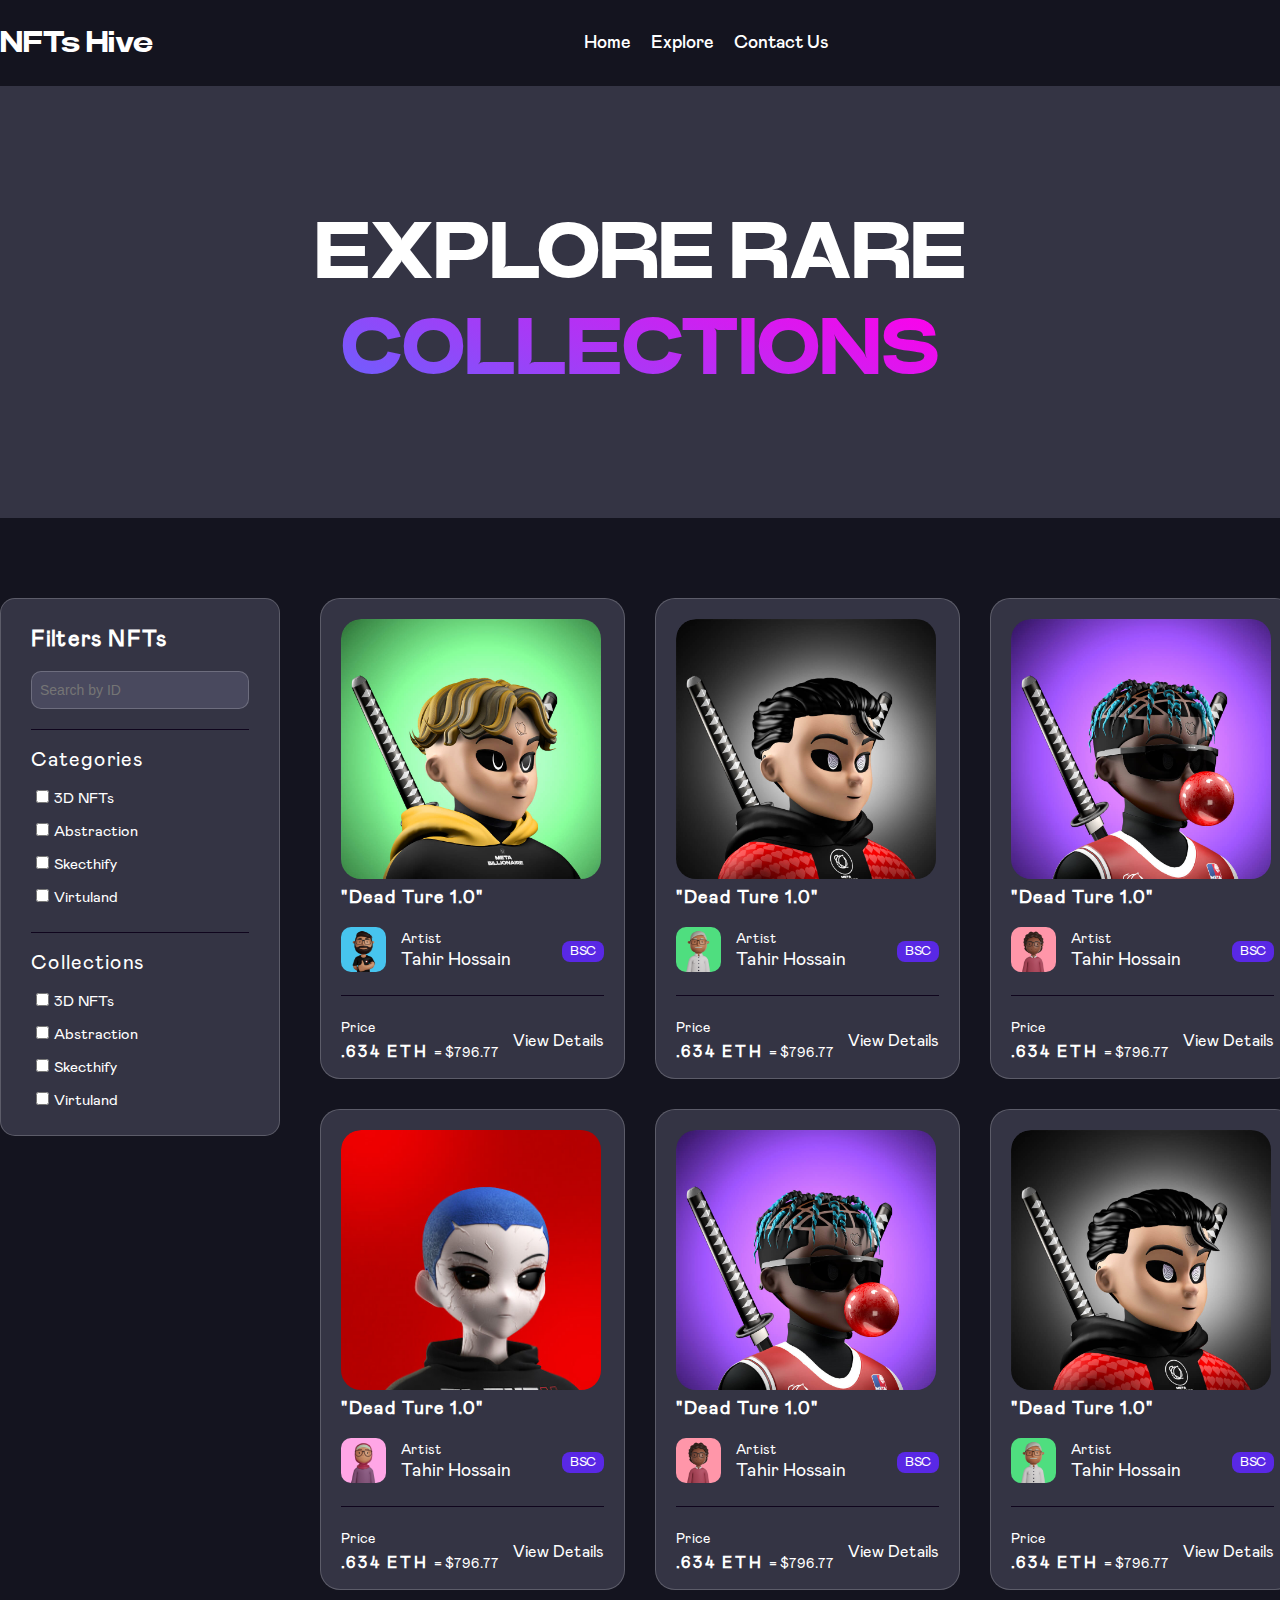
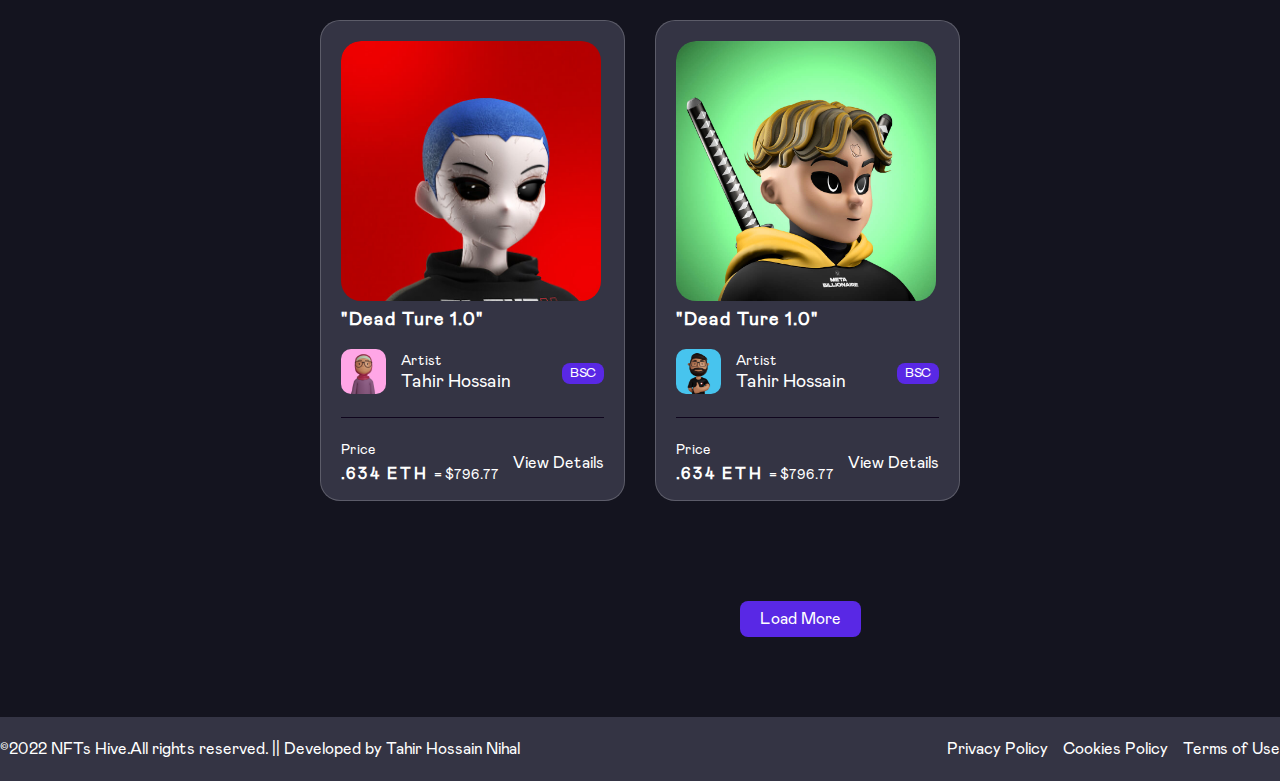
==== public/explore.html @ 58efd08d "first commit" ====
<!DOCTYPE html>
<html lang="en">
  <head>
    <meta charset="UTF-8" />
    <meta http-equiv="X-UA-Compatible" content="IE=edge" />
    <meta name="viewport" content="width=device-width, initial-scale=1.0" />
    <title>NFTs Web</title>
    <link
      rel="stylesheet"
      href="https://cdnjs.cloudflare.com/ajax/libs/font-awesome/6.2.1/css/all.min.css"
      integrity="sha512-MV7K8+y+gLIBoVD59lQIYicR65iaqukzvf/nwasF0nqhPay5w/9lJmVM2hMDcnK1OnMGCdVK+iQrJ7lzPJQd1w=="
      crossorigin="anonymous"
      referrerpolicy="no-referrer"
    />
    <link rel="stylesheet" href="../assets/CSS/style.css" />
    <link rel="stylesheet" href="../assets/CSS/explore.css" />
  </head>
  <body>
    <!-- Header Section -->
    <section class="header-sec">
      <div class="container">
        <div class="header-wrapper">
          <div>
            <a href="./index.html"
              ><h2 style="font-size: 30px">NFTs Hive</h2></a
            >
            <!-- <img src="../assets/images/nerko-dark.svg" alt="" /> -->
          </div>
          <div>
            <ul class="main-menu">
              <li><a href="./index.html">Home</a></li>
              <li><a href="./explore.html">Explore</a></li>
              <li><a href="./contact.html">Contact Us</a></li>
            </ul>
          </div>
          <div>
            <ul class="social-menu">
              <li>
                <a href="#"><i class="fab fa-facebook-f"></i></a>
              </li>
              <li>
                <a href="#"><i class="fab fa-twitter"></i></a>
              </li>
            </ul>
          </div>
        </div>
      </div>
    </section>
    <!-- Header Section -->

    <!-- Page Header -->
    <section class="page-header">
      <div>
        <h1 class="sec-title">
          Explore rare <br />
          <span class="gradiant">collections</span>
        </h1>
      </div>
    </section>
    <!-- Page Header -->

    <!-- Explore Section -->
    <section class="explore-section">
      <div class="explore-wrapper container d-flex">
        <!-- Sidebar -->
        <div class="explore-sidebar-wrapper">
          <div class="explore-sidebar">
            <h3>Filters NFTs</h3>
            <form action="#" class="filter-form">
              <div class="search-filter">
                <input type="text" placeholder="Search by ID" />
              </div>
              <div class="hr"></div>
              <div class="collections-filter">
                <h4 class="filter-title">Categories</h4>
                <input type="checkbox" name="" id="" />3D NFTs<br />
                <input type="checkbox" name="" id="" />Abstraction<br />
                <input type="checkbox" name="" id="" />Skecthify<br />
                <input type="checkbox" name="" id="" />Virtuland
              </div>
              <div class="hr"></div>
              <div class="collections-filter">
                <h4 class="filter-title">Collections</h4>
                <input type="checkbox" name="" id="" />3D NFTs<br />
                <input type="checkbox" name="" id="" />Abstraction<br />
                <input type="checkbox" name="" id="" />Skecthify<br />
                <input type="checkbox" name="" id="" />Virtuland
              </div>
            </form>
          </div>
        </div>
        <!-- Sidebar -->
        <!-- Collections Section -->
        <div class="explore-sec">
          <div class="explore-collection-sec">
            <div>
              <div class="items-wrapper">
                <!-- Items -->
                <div class="items">
                  <div class="items-img">
                    <a href="#">
                      <img src="../assets/images/14.jpg" alt="" />
                    </a>
                  </div>
                  <a href="#"><h3 class="item-title">"Dead Ture 1.0"</h3></a>
                  <div class="author-details-wrapper d-flex">
                    <div class="author-details d-flex">
                      <div class="author-avatar">
                        <img src="../assets/images/01.png" alt="" />
                      </div>
                      <div>
                        <p class="author-role">Artist</p>
                        <h4 class="author-name">Tahir Hossain</h4>
                      </div>
                    </div>
                    <div>
                      <button class="cmn-tag">BSC</button>
                    </div>
                  </div>
                  <div class="hr"></div>
                  <div class="items-price-wrapper d-flex">
                    <div>
                      <p class="price-text">Price</p>
                      <p class="price">
                        <span class="eth-price">.634 ETH </span>= $796.77
                      </p>
                    </div>
                    <div>
                      <button class="cmn-btn2">View Details</button>
                    </div>
                  </div>
                </div>
                <!-- Items -->

                <!-- Items -->
                <div class="items">
                  <div class="items-img">
                    <a href="#">
                      <img src="../assets/images/12.jpg" alt="" />
                    </a>
                  </div>
                  <a href="#"><h3 class="item-title">"Dead Ture 1.0"</h3></a>
                  <div class="author-details-wrapper d-flex">
                    <div class="author-details d-flex">
                      <div class="author-avatar">
                        <img src="../assets/images/02.png" alt="" />
                      </div>
                      <div>
                        <p class="author-role">Artist</p>
                        <h4 class="author-name">Tahir Hossain</h4>
                      </div>
                    </div>
                    <div>
                      <button class="cmn-tag">BSC</button>
                    </div>
                  </div>
                  <div class="hr"></div>
                  <div class="items-price-wrapper d-flex">
                    <div>
                      <p class="price-text">Price</p>
                      <p class="price">
                        <span class="eth-price">.634 ETH </span>= $796.77
                      </p>
                    </div>
                    <div>
                      <button class="cmn-btn2">View Details</button>
                    </div>
                  </div>
                </div>
                <!-- Items -->

                <!-- Items -->
                <div class="items">
                  <div class="items-img">
                    <a href="#">
                      <img src="../assets/images/11.jpg" alt="" />
                    </a>
                  </div>
                  <a href="#"><h3 class="item-title">"Dead Ture 1.0"</h3></a>
                  <div class="author-details-wrapper d-flex">
                    <div class="author-details d-flex">
                      <div class="author-avatar">
                        <img src="../assets/images/03.png" alt="" />
                      </div>
                      <div>
                        <p class="author-role">Artist</p>
                        <h4 class="author-name">Tahir Hossain</h4>
                      </div>
                    </div>
                    <div>
                      <button class="cmn-tag">BSC</button>
                    </div>
                  </div>
                  <div class="hr"></div>
                  <div class="items-price-wrapper d-flex">
                    <div>
                      <p class="price-text">Price</p>
                      <p class="price">
                        <span class="eth-price">.634 ETH </span>= $796.77
                      </p>
                    </div>
                    <div>
                      <button class="cmn-btn2">View Details</button>
                    </div>
                  </div>
                </div>
                <!-- Items -->

                <!-- Items -->
                <div class="items">
                  <div class="items-img">
                    <a href="#">
                      <img src="../assets/images/15.jpg" alt="" />
                    </a>
                  </div>
                  <a href="#"><h3 class="item-title">"Dead Ture 1.0"</h3></a>
                  <div class="author-details-wrapper d-flex">
                    <div class="author-details d-flex">
                      <div class="author-avatar">
                        <img src="../assets/images/04.png" alt="" />
                      </div>
                      <div>
                        <p class="author-role">Artist</p>
                        <h4 class="author-name">Tahir Hossain</h4>
                      </div>
                    </div>
                    <div>
                      <button class="cmn-tag">BSC</button>
                    </div>
                  </div>
                  <div class="hr"></div>
                  <div class="items-price-wrapper d-flex">
                    <div>
                      <p class="price-text">Price</p>
                      <p class="price">
                        <span class="eth-price">.634 ETH </span>= $796.77
                      </p>
                    </div>
                    <div>
                      <button class="cmn-btn2">View Details</button>
                    </div>
                  </div>
                </div>
                <!-- Items -->

                <!-- Items -->
                <div class="items">
                  <div class="items-img">
                    <a href="#">
                      <img src="../assets/images/11.jpg" alt="" />
                    </a>
                  </div>
                  <a href="#"><h3 class="item-title">"Dead Ture 1.0"</h3></a>
                  <div class="author-details-wrapper d-flex">
                    <div class="author-details d-flex">
                      <div class="author-avatar">
                        <img src="../assets/images/03.png" alt="" />
                      </div>
                      <div>
                        <p class="author-role">Artist</p>
                        <h4 class="author-name">Tahir Hossain</h4>
                      </div>
                    </div>
                    <div>
                      <button class="cmn-tag">BSC</button>
                    </div>
                  </div>
                  <div class="hr"></div>
                  <div class="items-price-wrapper d-flex">
                    <div>
                      <p class="price-text">Price</p>
                      <p class="price">
                        <span class="eth-price">.634 ETH </span>= $796.77
                      </p>
                    </div>
                    <div>
                      <button class="cmn-btn2">View Details</button>
                    </div>
                  </div>
                </div>
                <!-- Items -->

                <!-- Items -->
                <div class="items">
                  <div class="items-img">
                    <a href="#">
                      <img src="../assets/images/12.jpg" alt="" />
                    </a>
                  </div>
                  <a href="#"><h3 class="item-title">"Dead Ture 1.0"</h3></a>
                  <div class="author-details-wrapper d-flex">
                    <div class="author-details d-flex">
                      <div class="author-avatar">
                        <img src="../assets/images/02.png" alt="" />
                      </div>
                      <div>
                        <p class="author-role">Artist</p>
                        <h4 class="author-name">Tahir Hossain</h4>
                      </div>
                    </div>
                    <div>
                      <button class="cmn-tag">BSC</button>
                    </div>
                  </div>
                  <div class="hr"></div>
                  <div class="items-price-wrapper d-flex">
                    <div>
                      <p class="price-text">Price</p>
                      <p class="price">
                        <span class="eth-price">.634 ETH </span>= $796.77
                      </p>
                    </div>
                    <div>
                      <button class="cmn-btn2">View Details</button>
                    </div>
                  </div>
                </div>
                <!-- Items -->

                <!-- Items -->
                <div class="items">
                  <div class="items-img">
                    <a href="#">
                      <img src="../assets/images/15.jpg" alt="" />
                    </a>
                  </div>
                  <a href="#"><h3 class="item-title">"Dead Ture 1.0"</h3></a>
                  <div class="author-details-wrapper d-flex">
                    <div class="author-details d-flex">
                      <div class="author-avatar">
                        <img src="../assets/images/04.png" alt="" />
                      </div>
                      <div>
                        <p class="author-role">Artist</p>
                        <h4 class="author-name">Tahir Hossain</h4>
                      </div>
                    </div>
                    <div>
                      <button class="cmn-tag">BSC</button>
                    </div>
                  </div>
                  <div class="hr"></div>
                  <div class="items-price-wrapper d-flex">
                    <div>
                      <p class="price-text">Price</p>
                      <p class="price">
                        <span class="eth-price">.634 ETH </span>= $796.77
                      </p>
                    </div>
                    <div>
                      <button class="cmn-btn2">View Details</button>
                    </div>
                  </div>
                </div>
                <!-- Items -->

                <!-- Items -->
                <div class="items">
                  <div class="items-img">
                    <a href="#">
                      <img src="../assets/images/14.jpg" alt="" />
                    </a>
                  </div>
                  <a href="#"><h3 class="item-title">"Dead Ture 1.0"</h3></a>
                  <div class="author-details-wrapper d-flex">
                    <div class="author-details d-flex">
                      <div class="author-avatar">
                        <img src="../assets/images/01.png" alt="" />
                      </div>
                      <div>
                        <p class="author-role">Artist</p>
                        <h4 class="author-name">Tahir Hossain</h4>
                      </div>
                    </div>
                    <div>
                      <button class="cmn-tag">BSC</button>
                    </div>
                  </div>
                  <div class="hr"></div>
                  <div class="items-price-wrapper d-flex">
                    <div>
                      <p class="price-text">Price</p>
                      <p class="price">
                        <span class="eth-price">.634 ETH </span>= $796.77
                      </p>
                    </div>
                    <div>
                      <button class="cmn-btn2">View Details</button>
                    </div>
                  </div>
                </div>
                <!-- Items -->
              </div>
              <div class="btn-div">
                <button class="cmn-btn">Load More</button>
              </div>
            </div>
          </div>
        </div>
        <!-- Collections Section -->
      </div>
    </section>

    <!-- Explore Section -->
    <!-- Footer Section -->
    <section class="footer-section">
      <div class="container">
        <div class="footer-wraper d-flex">
          <div class="footer-left">
            <p>
              &copy2022 NFTs Hive.All rights reserved. ||
              <a href="https://www.devtahir.online/" target="_blank"
                >Developed by Tahir Hossain Nihal</a
              >
            </p>
          </div>
          <div class="footer-right">
            <div class="footer-menu">
              <ul class="">
                <li><a href="#">Privacy Policy</a></li>
                <li><a href="#">Cookies Policy</a></li>
                <li><a href="#">Terms of Use</a></li>
              </ul>
            </div>
          </div>
        </div>
      </div>
    </section>
    <!-- Footer Section -->
  </body>
</html>
---- assets/CSS/style.css ----
@font-face {
  font-family: PowerGrotesk;
  src: url("../Fonts/PowerGrotesk-UltraBold.ttf");
}
@font-face {
  font-family: PowerGroteskReg;
  src: url("../Fonts/PowerGrotesk-Regular.ttf");
}
@font-face {
  font-family: MabryPro;
  src: url("../Fonts/Mabry\ Pro\ Medium.otf");
}
@font-face {
  font-family: MabryProReg;
  src: url("../Fonts/MabryPro-Regular.ttf");
}
body {
  /* background-color: #0f051d; */
  background-color: #14141f;
  /* background-image: url('../images/hero-image.jpg'), linear-gradient(25deg, #0f051d, #0f050f); */
  overflow-x: hidden;
  color: #fff;
  font-family: MabryProReg;
}
* {
  margin: 0px;
  padding: 0px;
  box-sizing: border-box;
}
h1,
h2 {
  font-family: PowerGrotesk;
}

p,
h3,
h4,
h5,
h6 {
  font-family: MabryProReg;
}
p {
  font-size: 16px;
  font-weight: 400;
  line-height: 24px;
}
a {
  text-decoration: none;
  color: inherit;
}
input:focus {
  outline: none;
}
li {
  list-style: none;
}
ul {
  margin-bottom: 0px;
}
.container {
  max-width: 1280px;
  margin: 0 auto;
}
.d-flex {
  display: flex;
}
.justify-center {
  justify-content: center;
}
.items-center {
  align-items: center;
}
.w-25 {
  width: 25%;
}
.w-50 {
  width: 50%;
}
.w-75 {
  width: 75%;
}
.w-100 {
  width: 100%;
}
.mb {
  margin-bottom: 20px;
}
.cmn-btn2 {
  border: none;
  background: transparent;
  color: #fff;
  font-family: MabryProReg;
  border-radius: 8px;
  font-size: 16px;
  cursor: pointer;
  display: inline-block;
  transition: 0.4s ease-in-out;
}
.cmn-btn2:hover {
  background: transparent;
  color: #5928e5;
}
.cmn-btn {
  border: none;
  padding: 10px 20px;
  background: #5928e5;
  color: #fff;
  font-family: MabryProReg;
  border-radius: 8px;
  font-size: 16px;
  cursor: pointer;
  display: inline-block;
  transition: 0.4s ease-in-out;
}
.cmn-btn:hover {
  /* background: linear-gradient(25deg, #6b61fe, #ff00ea); */
  background: #4919ce;
}
.cmn-tag {
  border: none;
  padding: 4px 8px;
  background: #5928e5;
  color: #fff;
  font-family: MabryProReg;
  border-radius: 8px;
  font-size: 13px;
  cursor: pointer;
  transition: 0.4s;
}
.d-block{
  display: block;
}
.d-none{
  display: none;
}
/* Header Section Style */
.header-sec {
  color: #fff;
  padding: 25px 0;
  /* background: rgba(255, 255, 255, 0.1);
  backdrop-filter: blur(4px);
  -webkit-backdrop-filter: blur(4px);
  border-radius: 10px;
  border-bottom: 1px solid rgba(131, 131, 131, 0.25); */
}
.header-wrapper {
  display: flex;
  flex-wrap: wrap;
  justify-content: space-between;
  align-items: center;
}
.main-menu {
  display: flex;
  flex-wrap: wrap;
  gap: 20px;
}
.main-menu li {
}
.main-menu li a {
  display: inline-block;
  font-size: 18px;
  font-weight: 500;
  font-family: MabryPro;
  transition: 0.4s ease-in-out;
}
.main-menu li a:hover {
  transform: translateY(-6px);
  color: rgb(188, 185, 185);
}
.social-menu {
  display: flex;
  flex-wrap: wrap;
  gap: 20px;
}
.social-menu li {
}
.social-menu li a i {
  font-size: 20px;
  transition: 0.4s ease-in-out;
}
.social-menu li a i:hover {
  color: rgb(188, 185, 185);
  transform: translateY(-6px);
}

/*  */
#hero-section {
  padding: 80px 0;
}
#hero-section {
  /* background: linear-gradient(25deg, #0f051d, #0f051d); */
}

.hero-images {
  display: flex;
  flex-wrap: wrap;
  gap: 30px;
  align-items: center;
  justify-content: center;
}
.hero-div-1 {
  display: flex;
  flex-wrap: wrap;
  gap: 30px;
  width: auto;
}
.hero-div-2 {
  width: auto;
}
.hero-div-3 {
  display: flex;
  flex-wrap: wrap;
  gap: 30px;
  width: auto;
}
.hero-sec-wrapper {
  position: relative;
}
.hero-images img {
  background: #343444;
  padding: 8px;
  border-radius: 30px;
  /* border: 1px solid rgba(255, 255, 255, 0.15); */
}
.div-1-left img {
  width: 158px;
  height: 210px;
  object-fit: cover;
}
.div-1-right img {
  width: 158px;
  height: 158px;
  object-fit: cover;
  margin-bottom: 30px;
}
.div-3-left img {
  width: 158px;
  height: 210px;
  object-fit: cover;
}
.div-3-right img {
  width: 158px;
  height: 158px;
  object-fit: cover;
  margin-bottom: 30px;
}
.hero-div-2 img {
  width: 379px;
  height: 560px;
  object-fit: cover;
}
.hero-title {
  font-size: 96px;
  font-weight: 700;
  text-align: center;
  color: #fff;
  text-transform: uppercase;
  margin-bottom: 50px;
}
.sec-title {
  font-size: 80px;
  font-weight: 700;
  text-align: center;
  color: #fff;
  text-transform: uppercase;
  margin-bottom: 90px;
}
.gradiant {
  background: rgb(131, 58, 180);
  /* background: linear-gradient(25deg, #2600fc, #ff00ea); */
  background: linear-gradient(25deg, #6b61fe, #ff00ea);
  -webkit-background-clip: text;
  -webkit-text-fill-color: transparent;
}
.floating-images-wrapper {
  width: 80%;
  height: auto;
  display: flex;
  flex-wrap: wrap;
  justify-content: space-between;
  margin: 0 auto;
}
.floating-images-wrapper img {
  width: 35px;
  height: auto;
}
.floating-images-left .floating-img1 {
  position: absolute;
  top: 20px;
  left: 80px;
  animation: float 6s ease-in-out infinite;
}
.floating-images-left .floating-img2 {
  position: absolute;
  top: 340px;
  left: 150px;
  width: 45px;
  animation: float 6s ease-in-out infinite;
}
.floating-images-right .floating-img3 {
  position: absolute;
  top: 20px;
  right: 80px;
  animation: float 6s ease-in-out infinite;
}
.floating-images-right .floating-img4 {
  position: absolute;
  top: 330px;
  right: 150px;
  width: 45px;
  animation: float 6s ease-in-out infinite;
}
@keyframes float {
  0% {
    transform: translatey(0px);
  }
  50% {
    transform: translatey(-30px);
  }
  100% {
    transform: translatey(0px);
  }
}

/* Wallet Section Style */
.wallet-sec {
  padding: 50px 0;
}
.wallet-menu {
  display: flex;
  flex-wrap: wrap;
  align-items: center;
  justify-content: center;
  gap: 60px;
}
.wallet-menu li svg {
  width: 140px;
  height: auto;
}
.divider {
  text-align: center;
  padding: 70px 0;
}
.divider svg {
  width: 265px;
  height: auto;
}

/* Collections Section Style */
.collection-sec {
  padding: 80px 0;
}
.items-wrapper {
  display: grid;
  grid-template-columns: repeat(4, 305px);
  grid-gap: 30px;
}
.items {
  background: #343444;
  border-radius: 20px;
  color: #fff;
  padding: 20px 20px 13px 20px;
  border: 1px solid rgba(255, 255, 255, 0.2);
  transition: transform 0.4s ease-in-out;
}
.items:hover {
  transform: translatey(-10px);
}
.items:hover .items-img img {
  transform: scale(1.05);
}
.items .items-img {
  width: 260px;
  height: 260px;
  object-fit: cover;
  overflow: hidden;
  border-radius: 20px;
}
.items .items-img img {
  width: 290px;
  height: 290px;
  object-fit: cover;
  overflow: hidden;
  border-radius: 20px;
  transition: transform 0.4s ease-in-out;
}
.item-title {
  font-size: 18px;
  font-weight: 600;
  letter-spacing: 1px;
  margin: 10px 0;
  transition: 0.4s;
  text-shadow: none;
}
.item-title:hover {
  color: #5928e5;
}
.author-details-wrapper {
  justify-content: space-between;
  align-items: center;
  margin: 20px 0;
}
.author-details-wrapper .author-details {
  gap: 15px;
}
.author-details-wrapper .author-details .author-avatar img {
  width: 45px;
  height: 45px;
  object-fit: cover;
  border-radius: 10px;
}
.author-details-wrapper .author-details .author-role {
  font-size: 14px;
  font-family: MabryProReg;
  font-weight: 300;
}
.author-details-wrapper .author-details .author-name {
  font-size: 18px;
  font-weight: 500;
}
.items-price-wrapper {
  justify-content: space-between;
  align-items: center;
}
.items-price-wrapper .price-text {
  font-size: 14px;
  font-family: MabryProReg;
  font-weight: 300;
}
.items-price-wrapper .price {
  font-size: 14px;
  font-family: MabryProReg;
  font-weight: 300;
}
.items-price-wrapper .price .eth-price {
  text-transform: uppercase;
  letter-spacing: 2px;
  font-weight: 600;
  font-size: 16px;
}
.items .hr {
  height: 1px;
  width: 100%;
  background: #0f051d;
  margin: 20px 0;
}
.btn-div {
  margin-top: 100px;
  text-align: center;
}

/* Team Member Section Styele */
.team-member-sec {
  padding: 80px 0;
}
.team-member-wrapper {
  display: grid;
  grid-template-columns: repeat(4, 270px);
  grid-gap: 50px;
  justify-content: center;
  margin-top: 130px;
}
.team-member {
  background: #343444;
  text-align: center;
  padding: 15px;
  border-radius: 20px;
  border: 1px solid rgba(255, 255, 255, 0.2);
}
.team-member:nth-child(even) {
  transform: translateY(-30px);
}
.team-member img {
  width: 100%;
  height: auto;
  object-fit: cover;
  border-radius: 20px;
}
.member-content {
  color: #fff;
}
.member-content .member-name {
  font-size: 20px;
  margin-top: 20px;
}
.member-content .member-role {
  font-size: 14px;
  font-family: MabryProReg;
  font-weight: 300;
}
.team-member-social {
  gap: 20px;
  margin-top: 20px;
}
.team-member-social li {
}
.team-member-social li a i {
  font-size: 18px;
  transition: 0.4s ease-in-out;
}
.team-member-social li a i:hover {
  color: rgb(188, 185, 185);
  transform: translatey(-6px);
}

/* Page Header */
.page-header {
  padding: 120px 0;
  background: #343444;
}
.page-header .sec-title {
  margin-bottom: 0;
}
/* Footer Section */
.footer-section {
  /* position: relative;
  bottom: 0; */
  background: #343444;
  padding: 20px 0;
}
.footer-wraper {
  justify-content: space-between;
  align-items: center;
}
.footer-wraper .footer-left {
}
.footer-wraper .footer-left p a {
  transition: 0.4s ease-in-out;
}
.footer-wraper .footer-left p a:hover {
  color: #4919ce;
  transform: translateY(-6px);
}
.footer-wraper .footer-right {
}
.footer-wraper .footer-right .footer-menu ul {
  display: flex;
  justify-content: space-around;
  align-items: center;
  gap: 15px;
}
.footer-wraper .footer-right .footer-menu li {
}
.footer-wraper .footer-right .footer-menu li a {
  display: inline-block;
  transition: 0.4s ease-in-out;
}
.footer-wraper .footer-right .footer-menu li a:hover {
  transform: translateY(-6px);
  color: rgb(188, 185, 185);
}
---- assets/CSS/explore.css ----
/* Collections Section Style */
.explore-collection-sec {
}
.items-wrapper {
  display: grid;
  grid-template-columns: repeat(3, 305px);
  grid-gap: 30px;
}
.items {
  background: #343444;
  border-radius: 20px;
  color: #fff;
  padding: 20px 20px 13px 20px;
  border: 1px solid rgba(255, 255, 255, 0.2);
  transition: transform 0.4s ease-in-out;
}
.items:hover {
  transform: translatey(-10px);
}
.items:hover .items-img img {
  transform: scale(1.05);
}
.items .items-img {
  width: 260px;
  height: 260px;
  object-fit: cover;
  overflow: hidden;
  border-radius: 20px;
}
.items .items-img img {
  width: 290px;
  height: 290px;
  object-fit: cover;
  overflow: hidden;
  border-radius: 20px;
  transition: transform 0.4s ease-in-out;
}
.item-title {
  font-size: 18px;
  font-weight: 600;
  letter-spacing: 1px;
  margin: 10px 0;
  transition: 0.4s;
  text-shadow: none;
}
.item-title:hover {
  color: #5928e5;
}
.author-details-wrapper {
  justify-content: space-between;
  align-items: center;
  margin: 20px 0;
}
.author-details-wrapper .author-details {
  gap: 15px;
}
.author-details-wrapper .author-details .author-avatar img {
  width: 45px;
  height: 45px;
  object-fit: cover;
  border-radius: 10px;
}
.author-details-wrapper .author-details .author-role {
  font-size: 14px;
  font-family: MabryProReg;
  font-weight: 300;
}
.author-details-wrapper .author-details .author-name {
  font-size: 18px;
  font-weight: 500;
}
.items-price-wrapper {
  justify-content: space-between;
  align-items: center;
}
.items-price-wrapper .price-text {
  font-size: 14px;
  font-family: MabryProReg;
  font-weight: 300;
}
.items-price-wrapper .price {
  font-size: 14px;
  font-family: MabryProReg;
  font-weight: 300;
}
.items-price-wrapper .price .eth-price {
  text-transform: uppercase;
  letter-spacing: 2px;
  font-weight: 600;
  font-size: 16px;
}
.hr {
  height: 1px;
  width: 100%;
  background: #0f051d;
  margin: 20px 0;
}
.btn-div {
  margin-top: 100px;
  text-align: center;
}

/* Explore Section */
.explore-section{
  padding: 80px 0;
}
.explore-wrapper{
    gap: 40px;
}
.explore-sidebar-wrapper{
    width: 25%;
}
.explore-sidebar-wrapper .explore-sidebar{
    background: #343444;
    padding: 20px 30px;
    border-radius: 15px;
    border: 1px solid rgba(255, 255, 255, 0.2);
}
.explore-sidebar-wrapper .explore-sidebar h3{
    font-size: 22px;
    font-weight: 600;
    letter-spacing: 1px;
    margin: 10px 0;
    text-shadow: none;
}
.search-by-id{}
.filter-title{
    font-size: 20px;
    letter-spacing: 1px;
    font-weight: 400;
    margin-bottom: 10px;

}
.filter-form{
    font-size: 15px;
    font-weight: 400;
}
.search-filter{
    background: #49495e;
    border: 1px solid rgba(255, 255, 255, 0.2);
    border-radius: 10px;
    margin: 20px 0;

}
.search-filter input{
    border: none;
    padding: 10px 8px;
    background: transparent;
    font-size: 14px;
    color: #fff;
}
.collections-filter input{
    margin: 10px 5px;
}
.explore-sec{
    width: 75%;
}
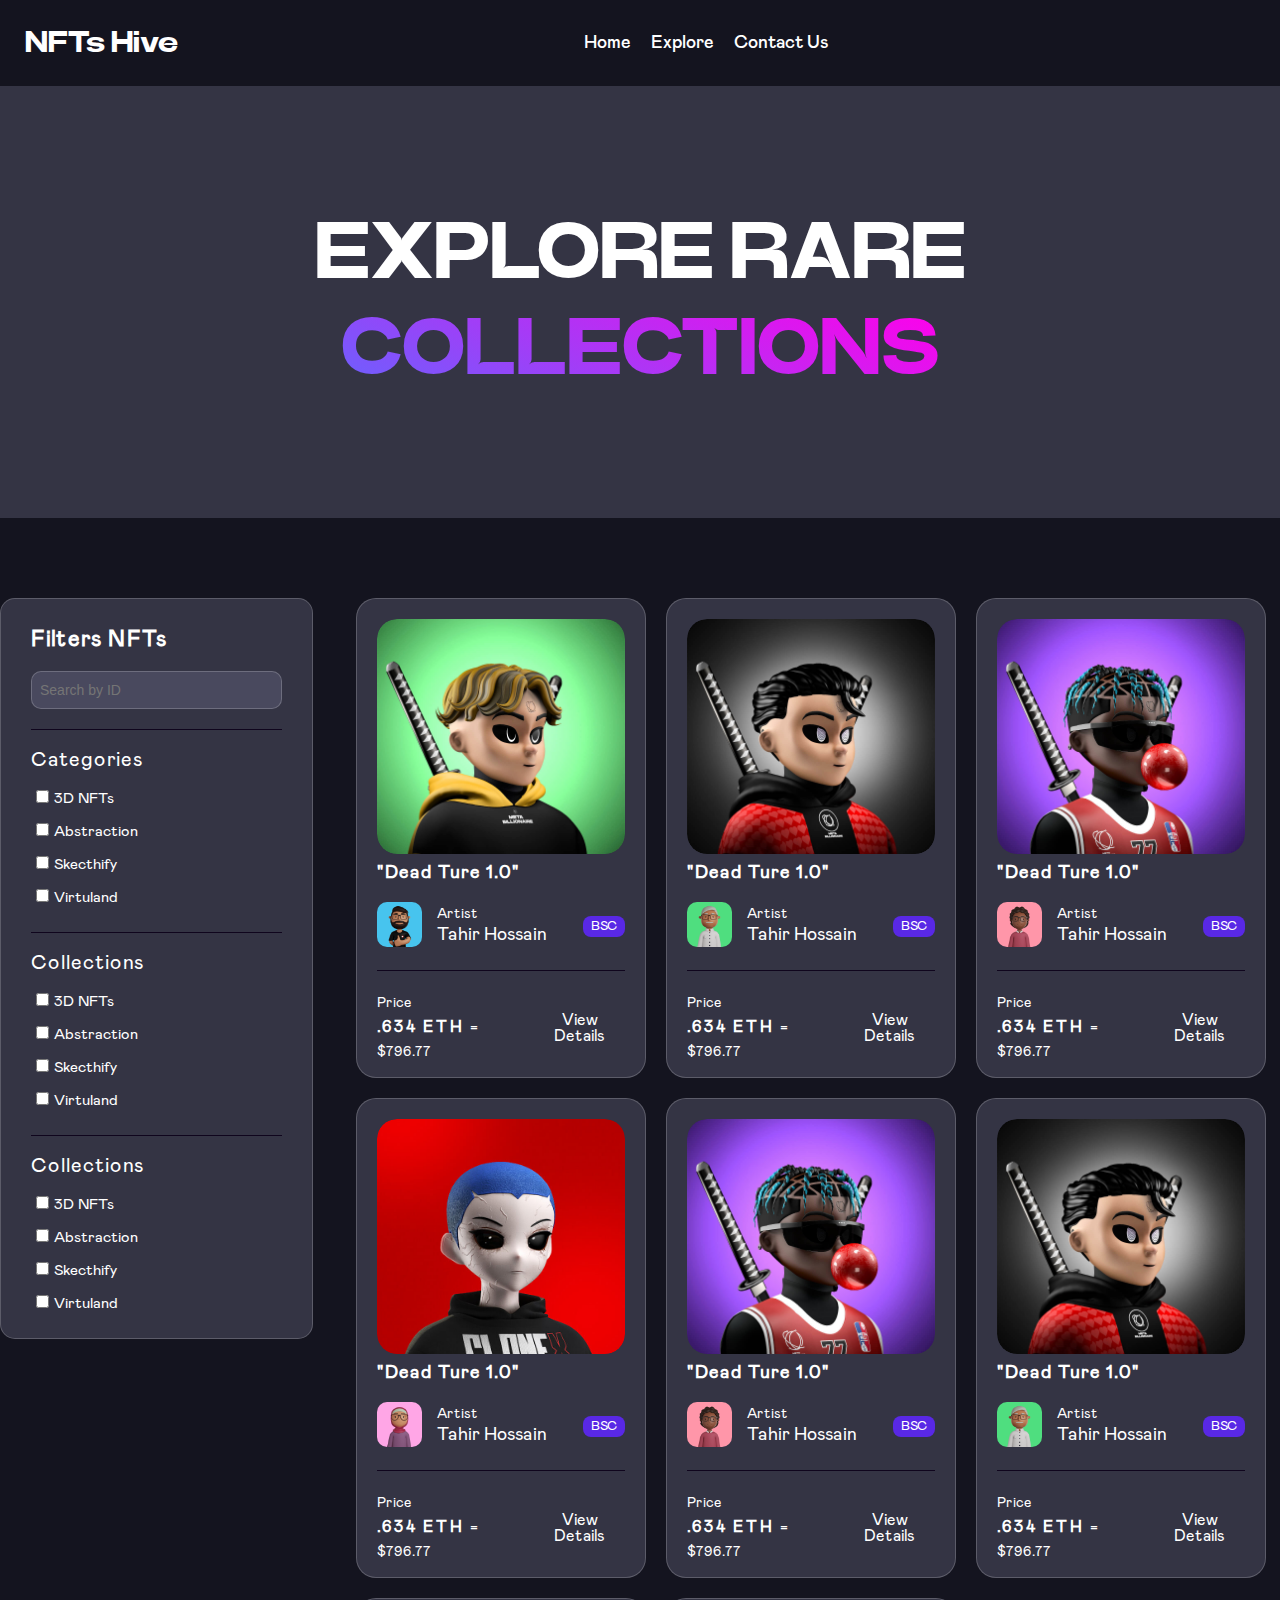
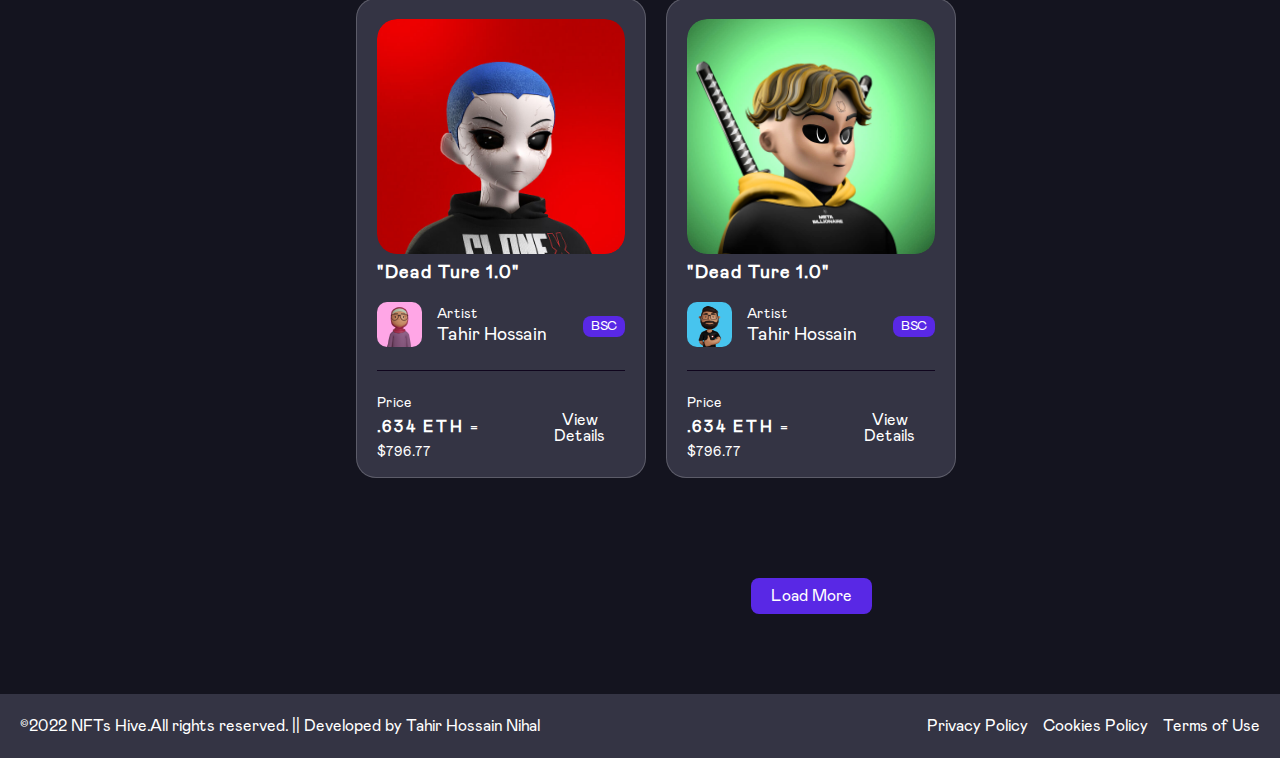
==== commit 4f914a88: "2nd commit" ====
--- a/public/explore.html
+++ b/public/explore.html
@@ -70,7 +70,8 @@
               <div class="search-filter">
                 <input type="text" placeholder="Search by ID" />
               </div>
-              <div class="hr"></div>
+              <div class="filters">
+                <div class="hr"></div>
               <div class="collections-filter">
                 <h4 class="filter-title">Categories</h4>
                 <input type="checkbox" name="" id="" />3D NFTs<br />
@@ -86,6 +87,16 @@
                 <input type="checkbox" name="" id="" />Skecthify<br />
                 <input type="checkbox" name="" id="" />Virtuland
               </div>
+              <div class="hr"></div>
+              <div class="collections-filter">
+                <h4 class="filter-title">Collections</h4>
+                <input type="checkbox" name="" id="" />3D NFTs<br />
+                <input type="checkbox" name="" id="" />Abstraction<br />
+                <input type="checkbox" name="" id="" />Skecthify<br />
+                <input type="checkbox" name="" id="" />Virtuland
+              </div>
+              </div>
+              
             </form>
           </div>
         </div>
--- a/assets/CSS/style.css
+++ b/assets/CSS/style.css
@@ -127,10 +127,10 @@
   cursor: pointer;
   transition: 0.4s;
 }
-.d-block{
+.d-block {
   display: block;
 }
-.d-none{
+.d-none {
   display: none;
 }
 /* Header Section Style */
@@ -233,6 +233,8 @@
   object-fit: cover;
   margin-bottom: 30px;
 }
+.div-1-right:nth-child(2) img {
+}
 .div-3-left img {
   width: 158px;
   height: 210px;
@@ -354,6 +356,8 @@
   display: grid;
   grid-template-columns: repeat(4, 305px);
   grid-gap: 30px;
+  justify-content: center;
+  align-items: center;
 }
 .items {
   background: #343444;
@@ -549,3 +553,423 @@
   transform: translateY(-6px);
   color: rgb(188, 185, 185);
 }
+
+/* All Responsive Styele */
+
+/* Home Page Responsive Style */
+@media (max-width: 1340px) {
+  .items-wrapper {
+    grid-gap: 20px;
+  }
+  .team-member-wrapper {
+    grid-gap: 20px;
+  }
+}
+@media (max-width: 1300px) {
+  .header-wrapper {
+    padding: 0 25px;
+  }
+  .footer-wraper {
+    padding: 0 20px;
+  }
+  .items-wrapper {
+    grid-template-columns: repeat(3, 305px);
+  }
+}
+@media (max-width: 1150px) {
+  .team-member-wrapper {
+    grid-template-columns: repeat(4, 230px);
+  }
+  .div-1-left {
+    display: none;
+  }
+  .div-3-left {
+    display: none;
+  }
+  .div-1-right img {
+    width: 190px;
+    height: 210px;
+  }
+  .div-3-right img {
+    width: 190px;
+    height: 210px;
+  }
+  .floating-images-left .floating-img2 {
+    top: 290px;
+    left: 180px;
+  }
+  .floating-images-right .floating-img4 {
+    top: 290px;
+    right: 180px;
+  }
+}
+@media (max-width: 980px) {
+  .items .items-img {
+    width: 355px;
+    height: 290px;
+  }
+  .items .items-img img {
+    width: 350px;
+    height: 290px;
+  }
+  .items-wrapper {
+    grid-template-columns: repeat(2, 395px);
+    gap: 30px;
+  }
+  .team-member-wrapper {
+    grid-template-columns: repeat(2, 230px);
+  }
+}
+@media (max-width: 800px) {
+  .hero-title {
+    font-size: 82px;
+  }
+  .hero-images {
+    gap: 15px;
+  }
+  .hero-div-2 img {
+    width: 350px;
+    height: 520px;
+  }
+  .div-1-right img {
+    width: 170px;
+    height: 205px;
+  }
+  .div-3-right img {
+    width: 170px;
+    height: 205px;
+  }
+  .items-wrapper {
+    grid-template-columns: repeat(2, 330px);
+  }
+  .items .items-img img {
+    width: 288px;
+    height: 290px;
+  }
+  .items .items-img {
+    width: 288px;
+    height: 260px;
+  }
+  .team-member-wrapper {
+    grid-template-columns: repeat(2, 310px);
+  }
+}
+@media (max-width: 650px) {
+  .hero-title {
+    font-size: 68px;
+  }
+  .sec-title {
+    font-size: 65px;
+  }
+  .hero-images {
+    gap: 15px;
+    margin-left: 10px;
+  }
+  .hero-div-2 img {
+    width: 305px;
+    height: 460px;
+  }
+  .div-1-right img {
+    width: 120px;
+    height: 150px;
+    margin-bottom: 10px;
+  }
+  .div-3-right img {
+    width: 120px;
+    height: 150px;
+    margin-bottom: 10px;
+  }
+  .floating-images-left .floating-img1 {
+    top: -35px;
+  }
+  .floating-images-right .floating-img3 {
+    top: -35px;
+  }
+  .floating-images-left .floating-img2 {
+    top: 235px;
+    left: 120px;
+  }
+  .floating-images-right .floating-img4 {
+    top: 235px;
+    right: 120px;
+  }
+  .items-wrapper {
+    grid-template-columns: repeat(2, 285px);
+    gap: 20px;
+  }
+  .items .items-img img {
+    width: 240px;
+    height: 250px;
+  }
+  .items .items-img {
+    width: 288px;
+    height: 260px;
+  }
+  .team-member-wrapper {
+    grid-template-columns: repeat(2, 270px);
+  }
+}
+@media (max-width: 550px) {
+  .hero-title {
+    font-size: 53px;
+  }
+  .sec-title {
+    font-size: 52px;
+  }
+  .hero-images {
+    gap: 15px;
+    margin-left: 10px;
+  }
+  .hero-div-2 img {
+    width: 240px;
+    height: 365px;
+  }
+  .div-1-right img {
+    width: 116px;
+    height: 130px;
+    margin-bottom: 10px;
+  }
+  .div-3-right img {
+    width: 116px;
+    height: 130px;
+    margin-bottom: 10px;
+  }
+  .floating-images-left .floating-img1 {
+    top: -35px;
+  }
+  .floating-images-right .floating-img3 {
+    top: -35px;
+  }
+  .floating-images-left .floating-img2 {
+    top: 165px;
+    left: 95px;
+  }
+  .floating-images-right .floating-img4 {
+    top: 165px;
+    right: 95px;
+  }
+  .items-wrapper {
+    grid-template-columns: repeat(1, 500px);
+    gap: 20px;
+  }
+  .items .items-img img {
+    width: 458px;
+    height: 330px;
+  }
+  .items .items-img {
+    width: 458px;
+    height: 330px;
+  }
+  .team-member-wrapper {
+    grid-template-columns: repeat(2, 235px);
+  }
+  .wallet-menu {
+    padding: 0 20px;
+  }
+  .item-title{
+    font-size: 25px;
+  }
+}
+@media (max-width: 450px) {
+  .hero-title {
+    font-size: 45px;
+  }
+  .sec-title {
+    font-size: 40px;
+  }
+  .hero-images {
+    gap: 15px;
+    margin-left: 10px;
+  }
+  .hero-div-2 img {
+    width: 200px;
+    height: 315px;
+  }
+  .div-1-right img {
+    width: 100px;
+    height: 110px;
+    margin-bottom: 5px;
+  }
+  .div-3-right img {
+    width: 100px;
+    height: 110px;
+    margin-bottom: 5px;
+  }
+  .floating-images-left .floating-img1 {
+    top: -35px;
+  }
+  .floating-images-right .floating-img3 {
+    top: -35px;
+  }
+  .floating-images-left .floating-img2 {
+    top: 165px;
+    left: 95px;
+  }
+  .floating-images-right .floating-img4 {
+    top: 165px;
+    right: 95px;
+  }
+  .items-wrapper {
+    grid-template-columns: repeat(1, 380px);
+    gap: 20px;
+  }
+  .items .items-img img {
+    width: 337px;
+    height: 280px;
+  }
+  .items .items-img {
+    width: 337px;
+    height: 280px;
+  }
+  .team-member-wrapper {
+    grid-template-columns: repeat(2, 185px);
+    gap: 10px;
+  }
+  .wallet-menu {
+    padding: 0 20px;
+    gap: 30px;
+  }
+  .item-title{
+    font-size: 23px;
+  }
+}
+@media (max-width: 400px) {
+  .hero-title {
+    font-size: 42px;
+  }
+  .sec-title {
+    font-size: 40px;
+  }
+  .hero-images {
+    gap: 10px;
+  }
+  .hero-div-2 img {
+    width: 160px;
+    height: 265px;
+  }
+  .div-1-right img {
+    width: 95px;
+    height: 100px;
+    margin-bottom: 5px;
+  }
+  .div-3-right img {
+    width: 95px;
+    height: 100px;
+    margin-bottom: 5px;
+  }
+  .floating-images-left .floating-img1 {
+    top: -35px;
+  }
+  .floating-images-right .floating-img3 {
+    top: -35px;
+  }
+  .floating-images-left .floating-img2 {
+    top: 165px;
+    left: 95px;
+  }
+  .floating-images-right .floating-img4 {
+    top: 165px;
+    right: 95px;
+  }
+  .items-wrapper {
+    grid-template-columns: repeat(1, 320px);
+    gap: 20px;
+  }
+  .items .items-img img {
+    width: 275px;
+    height: 245px;
+  }
+  .items .items-img {
+    width: 275px;
+    height: 245px;
+  }
+  .team-member-wrapper {
+    grid-template-columns: repeat(2, 185px);
+    gap: 10px;
+  }
+  .wallet-menu {
+    gap: 30px;
+  }
+  .item-title{
+    font-size: 20px;  
+  }
+}
+@media (max-width: 350px) {
+  .hero-title {
+    font-size: 39px;
+  }
+  .sec-title {
+    font-size: 35px;
+  }
+  .hero-images {
+    gap: 10px;
+  }
+  .hero-div-2 img {
+    width: 140px;
+    height: 230px;
+  }
+  .div-1-right img {
+    width: 75px;
+    height: 80px;
+    margin-bottom: 5px;
+  }
+  .div-3-right img {
+    width: 75px;
+    height: 80px;
+    margin-bottom: 5px;
+  }
+  .floating-images-left .floating-img1 {
+    top: -35px;
+  }
+  .floating-images-right .floating-img3 {
+    top: -35px;
+  }
+  .floating-images-left .floating-img2 {
+    top: 165px;
+    left: 95px;
+  }
+  .floating-images-right .floating-img4 {
+    top: 165px;
+    right: 95px;
+  }
+  .items-wrapper {
+    grid-template-columns: repeat(1, 300px);
+    gap: 20px;
+  }
+  .items .items-img img {
+    width: 257px;
+    height: 230px;
+  }
+  .items .items-img {
+    width: 257px;
+    height: 230px;
+  }
+  .team-member-wrapper {
+    grid-template-columns: repeat(2, 150px);
+    gap: 10px;
+  }
+  .team-member {
+    padding: 10px;
+  }
+  .wallet-menu {
+    gap: 30px;
+  }
+  .team-member-social {
+    gap: 15px;
+  }
+  .divider {
+    padding: 40px 0;
+  }
+  .floating-images-wrapper img {
+    width: 29px;
+  }
+  .floating-images-left .floating-img2 {
+    width: 35px;
+  }
+  .floating-images-right .floating-img4 {
+    width: 35px;
+  }
+  .item-title{
+    font-size: 20px;
+  }
+}
--- a/assets/CSS/explore.css
+++ b/assets/CSS/explore.css
@@ -5,6 +5,8 @@
   display: grid;
   grid-template-columns: repeat(3, 305px);
   grid-gap: 30px;
+  justify-content: center;
+  align-items: center;
 }
 .items {
   background: #343444;
@@ -101,57 +103,468 @@
 }
 
 /* Explore Section */
-.explore-section{
+.explore-section {
   padding: 80px 0;
 }
-.explore-wrapper{
-    gap: 40px;
-}
-.explore-sidebar-wrapper{
-    width: 25%;
-}
-.explore-sidebar-wrapper .explore-sidebar{
-    background: #343444;
-    padding: 20px 30px;
-    border-radius: 15px;
-    border: 1px solid rgba(255, 255, 255, 0.2);
-}
-.explore-sidebar-wrapper .explore-sidebar h3{
-    font-size: 22px;
-    font-weight: 600;
-    letter-spacing: 1px;
-    margin: 10px 0;
-    text-shadow: none;
-}
-.search-by-id{}
-.filter-title{
+.explore-wrapper {
+  gap: 40px;
+}
+.explore-sidebar-wrapper {
+  width: 25%;
+}
+.explore-sidebar-wrapper .explore-sidebar {
+  background: #343444;
+  padding: 20px 30px;
+  border-radius: 15px;
+  border: 1px solid rgba(255, 255, 255, 0.2);
+}
+.explore-sidebar-wrapper .explore-sidebar h3 {
+  font-size: 22px;
+  font-weight: 600;
+  letter-spacing: 1px;
+  margin: 10px 0;
+  text-shadow: none;
+}
+.search-by-id {
+}
+.filter-title {
+  font-size: 20px;
+  letter-spacing: 1px;
+  font-weight: 400;
+  margin-bottom: 10px;
+}
+.filter-form {
+  font-size: 15px;
+  font-weight: 400;
+}
+.search-filter {
+  background: #49495e;
+  border: 1px solid rgba(255, 255, 255, 0.2);
+  border-radius: 10px;
+  margin: 20px 0;
+}
+.search-filter input {
+  border: none;
+  padding: 10px 8px;
+  background: transparent;
+  font-size: 14px;
+  color: #fff;
+}
+.collections-filter input {
+  margin: 10px 5px;
+}
+.explore-sec {
+  width: 75%;
+}
+
+/* Explore Page Responsive Style */
+@media (max-width: 1300px) {
+  .explore-wrapper {
+    gap: 30px;
+  }
+  .items-wrapper {
+    grid-template-columns: repeat(3, 290px);
+    grid-gap: 20px;
+  }
+  .items .items-img {
+    width: 248px;
+    height: 235px;
+  }
+  .items .items-img img {
+    width: 248px;
+    height: 235px;
+  }
+}
+@media (max-width: 1250px) {
+  .explore-wrapper {
+    gap: 10px;
+  }
+  .items-wrapper {
+    grid-template-columns: repeat(3, 275px);
+  }
+  .items .items-img {
+    width: 230px;
+    height: 220px;
+  }
+  .items .items-img img {
+    width: 230px;
+    height: 220px;
+  }
+  .explore-sidebar-wrapper {
+    margin-left: 25px;
+  }
+  .explore-sec {
+    margin-right: 20px;
+  }
+}
+@media (max-width: 1150px) {
+  .explore-wrapper {
+    gap: 10px;
+  }
+  .items-wrapper {
+    grid-template-columns: repeat(3, 265px);
+  }
+  .items {
+    padding: 13px 13px 13px 13px;
+  }
+  .items .items-img {
+    width: 232px;
+    height: 210px;
+  }
+  .items .items-img img {
+    width: 232px;
+    height: 210px;
+  }
+  .explore-sidebar-wrapper {
+    margin-left: 25px;
+  }
+  .explore-sec {
+    margin-right: 20px;
+  }
+}
+@media (max-width: 1130px) {
+  .explore-wrapper {
+    gap: 10px;
+  }
+  .items-wrapper {
+    grid-template-columns: repeat(2, 375px);
+  }
+  .items {
+    padding: 20px 20px 13px 19px;
+  }
+  .items .items-img {
+    width: 335px;
+    height: 260px;
+  }
+  .items .items-img img {
+    width: 335px;
+    height: 260px;
+  }
+  .explore-sidebar-wrapper {
+    margin-left: 25px;
+  }
+  .explore-sec {
+    margin-right: 20px;
+  }
+}
+@media (max-width: 1000px) {
+  .explore-wrapper {
+    display: block;
+    gap: 10px;
+  }
+  .explore-sec {
+    margin-right: 0;
+    width: 100%;
+  }
+  .items-wrapper {
+    grid-template-columns: repeat(2, 470px);
+  }
+  .items {
+    padding: 20px 20px 13px 19px;
+  }
+
+  .items .items-img {
+    width: 428px;
+    height: 340px;
+  }
+  .items .items-img img {
+    width: 428px;
+    height: 340px;
+  }
+  .explore-sidebar-wrapper {
+    width: 96%;
+    margin: 0 20px;
+    margin-bottom: 40px;
+  }
+  .filters {
+    display: flex;
+    justify-content: space-around;
+    align-items: center;
+  }
+  .hr {
+    display: none;
+  }
+  .item-title {
     font-size: 20px;
-    letter-spacing: 1px;
-    font-weight: 400;
-    margin-bottom: 10px;
-
-}
-.filter-form{
-    font-size: 15px;
-    font-weight: 400;
-}
-.search-filter{
-    background: #49495e;
-    border: 1px solid rgba(255, 255, 255, 0.2);
-    border-radius: 10px;
-    margin: 20px 0;
-
-}
-.search-filter input{
-    border: none;
-    padding: 10px 8px;
-    background: transparent;
-    font-size: 14px;
-    color: #fff;
-}
-.collections-filter input{
-    margin: 10px 5px;
-}
-.explore-sec{
-    width: 75%;
-}+  }
+}
+@media (max-width: 900px) {
+  .explore-wrapper {
+    display: block;
+    gap: 10px;
+  }
+  .explore-sec {
+    margin-right: 0;
+    width: 100%;
+  }
+  .items-wrapper {
+    grid-template-columns: repeat(2, 390px);
+  }
+  .items {
+    padding: 20px 20px 13px 19px;
+  }
+
+  .items .items-img {
+    width: 348px;
+    height: 310px;
+  }
+  .items .items-img img {
+    width: 348px;
+    height: 310px;
+  }
+  .explore-sidebar-wrapper {
+    width: 96%;
+    margin: 0 20px;
+    margin-bottom: 40px;
+  }
+  .filters {
+    display: flex;
+    justify-content: space-around;
+    align-items: center;
+  }
+  .hr {
+    display: none;
+  }
+  .item-title {
+    font-size: 20px;
+  }
+}
+@media (max-width: 800px) {
+  .explore-wrapper {
+    display: block;
+    gap: 10px;
+  }
+  .explore-sec {
+    margin-right: 0;
+    width: 100%;
+  }
+  .items-wrapper {
+    grid-template-columns: repeat(2, 370px);
+  }
+  .items {
+    padding: 20px 20px 13px 19px;
+  }
+
+  .items .items-img {
+    width: 328px;
+    height: 275px;
+  }
+  .items .items-img img {
+    width: 328px;
+    height: 275px;
+  }
+}
+@media (max-width: 750px) {
+  .explore-wrapper {
+    display: block;
+    gap: 10px;
+  }
+  .explore-sec {
+    margin-right: 0;
+    width: 100%;
+  }
+  .items-wrapper {
+    grid-template-columns: repeat(2, 330px);
+  }
+  .items {
+    padding: 20px 20px 13px 19px;
+  }
+
+  .items .items-img {
+    width: 288px;
+    height: 248px;
+  }
+  .items .items-img img {
+    width: 288px;
+    height: 248px;
+  }
+}
+@media (max-width: 650px) {
+  .sec-title {
+    font-size: 55px;
+  }
+  .explore-wrapper {
+    display: block;
+    gap: 10px;
+  }
+  .explore-sec {
+    margin-right: 0;
+    width: 100%;
+  }
+  .items-wrapper {
+    grid-template-columns: repeat(2, 290px);
+  }
+  .items {
+    padding: 20px 20px 13px 19px;
+  }
+
+  .items .items-img {
+    width: 250px;
+    height: 230px;
+  }
+  .items .items-img img {
+    width: 250px;
+    height: 230px;
+  }
+}
+@media (max-width: 550px) {
+  .sec-title {
+    font-size: 55px;
+  }
+  .explore-sidebar-wrapper {
+    width: 92%;
+  }
+  .explore-wrapper {
+    display: block;
+    gap: 10px;
+  }
+  .explore-sec {
+    margin-right: 0;
+    width: 100%;
+  }
+  .items-wrapper {
+    grid-template-columns: repeat(1, 500px);
+  }
+  .items {
+    padding: 20px 20px 13px 19px;
+  }
+
+  .items .items-img {
+    width: 458px;
+    height: 330px;
+  }
+  .items .items-img img {
+    width: 458px;
+    height: 330px;
+  }
+  .filters {
+    display: block;
+  }
+  .hr {
+    display: block;
+  }
+  .item-title {
+    font-size: 25px;
+  }
+}
+@media (max-width: 450px) {
+  .sec-title {
+    font-size: 40px;
+  }
+  .explore-sidebar-wrapper {
+    width: 92%;
+  }
+  .explore-wrapper {
+    display: block;
+    gap: 10px;
+  }
+  .explore-sec {
+    margin-right: 0;
+    width: 100%;
+  }
+  .items-wrapper {
+    grid-template-columns: repeat(1, 380px);
+  }
+  .items {
+    padding: 20px 20px 13px 19px;
+  }
+
+  .items .items-img {
+    width: 337px;
+    height: 280px;
+  }
+  .items .items-img img {
+    width: 337px;
+    height: 280px;
+  }
+  .filters {
+    display: block;
+  }
+  .hr {
+    display: block;
+  }
+  .item-title {
+    font-size: 23px;
+  }
+}
+@media (max-width: 400px) {
+  .sec-title {
+    font-size: 40px;
+  }
+  .explore-sidebar-wrapper {
+    width: 92%;
+  }
+  .explore-wrapper {
+    display: block;
+    gap: 10px;
+  }
+  .explore-sec {
+    margin-right: 0;
+    width: 100%;
+  }
+  .items-wrapper {
+    grid-template-columns: repeat(1, 350px);
+  }
+  .items {
+    padding: 20px 20px 13px 19px;
+  }
+
+  .items .items-img {
+    width: 308px;
+    height: 270px;
+  }
+  .items .items-img img {
+    width: 308px;
+    height: 270px;
+  }
+  .filters {
+    display: block;
+  }
+  .hr {
+    display: block;
+  }
+  .item-title {
+    font-size: 20px;
+  }
+}
+@media (max-width: 350px) {
+  .sec-title {
+    font-size: 35px;
+  }
+  .explore-sidebar-wrapper {
+    width: 92%;
+  }
+  .explore-wrapper {
+    display: block;
+    gap: 10px;
+  }
+  .explore-sec {
+    margin-right: 0;
+    width: 100%;
+  }
+  .items-wrapper {
+    grid-template-columns: repeat(1, 315px);
+    margin-left: 6px;
+  }
+  .items {
+    padding: 20px 20px 13px 19px;
+  }
+
+  .items .items-img {
+    width: 272px;
+    height: 235px;
+  }
+  .items .items-img img {
+    width: 272px;
+    height: 235px;
+  }
+  .filters {
+    display: block;
+  }
+  .hr {
+    display: block;
+  }
+  .item-title {
+    font-size: 20px;
+  }
+}
